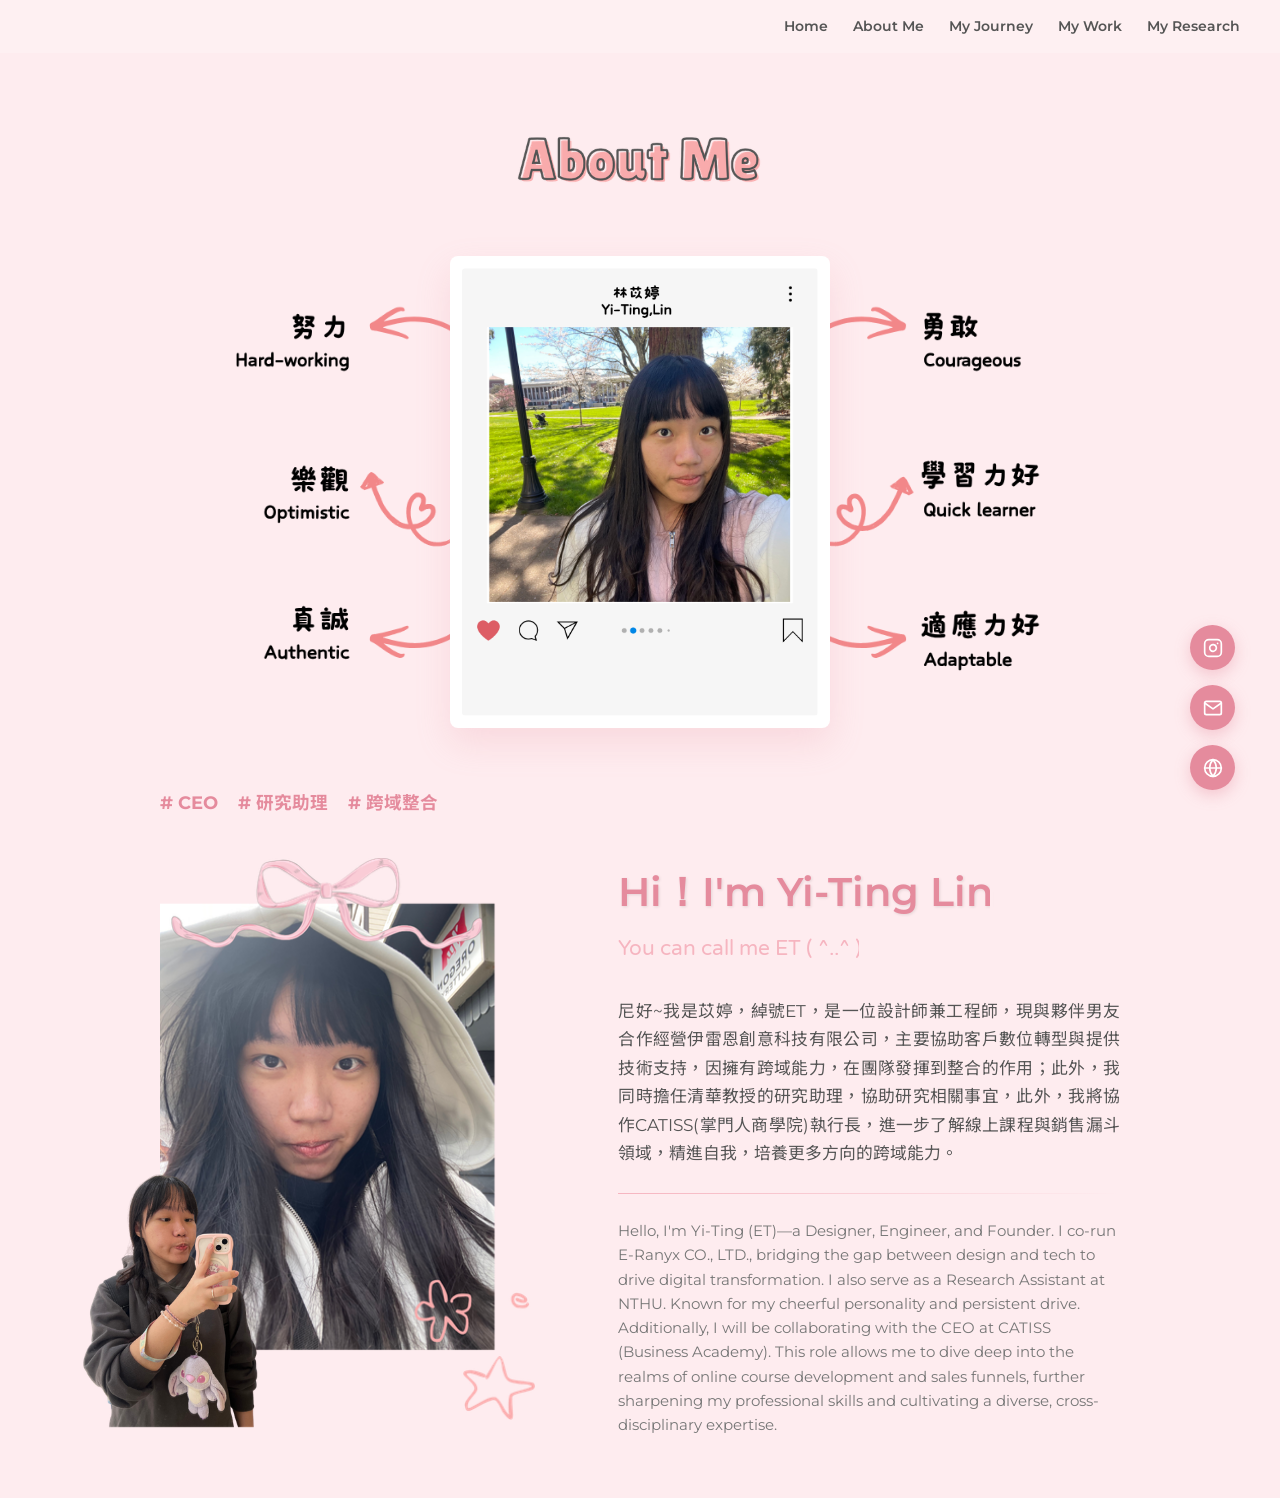
==== aboutme.html @ 5af1057d "修改:首頁與journey頁面" ====
<!DOCTYPE html>
<html lang="zh-Hant">
<head>
    <meta charset="UTF-8">
    <meta name="viewport" content="width=1024">
    <title>About ET</title>
    <link href="https://fonts.googleapis.com/css2?family=Montserrat:wght@600;700&family=Noto+Sans+TC:wght@300;400;700&family=Varela+Round&display=swap" rel="stylesheet">
    <link rel="stylesheet" href="style.css">
    <link rel="stylesheet" href="aboutme_style.css">
</head>
<body>
    <header class="simple-header">
        <nav class="simple-nav">
            <a href="index.html">Home</a>
            <a href="aboutme.html">About Me</a>
            <a href="myjourney.html">My Journey</a>
            <a href="mywork.html">My Work</a>
            <a href="myresearch.html">My Research</a>
            
        </nav>
    </header>



    <main class="container">
        <div class="header-title animate-title">
            <img src="img/about-me-title.png" alt="About Me">
        </div>

        <div class="visual-section">
            <div class="personality-tags animate-tags">
                <img src="img/personality-labels.png" alt="性格標籤">
            </div>
            <div class="ig-card">
                <img src="img/ig-profile-card.png" alt="ET's IG Card">
            </div>
        </div>

        <div class="hashtags">
            <span># CEO</span>
            <span># 研究助理</span>
            <span># 跨域整合</span>
        </div>

        <div class="bio-wrapper">
            <div class="bio-images">
                <img src="img/profile-hat.png" alt="Yi-Ting" class="img-main">
                <img src="img/profile-mirror.png" alt="Selfie" class="img-sub">
            </div>

            <div class="bio-info">
                <h1 class="name-title">Hi！I'm Yi-Ting Lin</h1>
                <p class="nickname">You can call me ET ( ^..^ )</p>
                
                <div class="text-content-zh">
                    尼好~我是苡婷，綽號ET，是一位設計師兼工程師，現與夥伴男友合作經營伊雷恩創意科技有限公司，主要協助客戶數位轉型與提供技術支持，因擁有跨域能力，在團隊發揮到整合的作用；此外，我同時擔任清華教授的研究助理，協助研究相關事宜，此外，我將協作CATISS(掌門人商學院)執行長，進一步了解線上課程與銷售漏斗領域，精進自我，培養更多方向的跨域能力。
                </div>

                <div class="divider"></div>

                <div class="text-content-en">
                    Hello, I'm Yi-Ting (ET)—a Designer, Engineer, and Founder. I co-run E-Ranyx CO., LTD., bridging the gap between design and tech to drive digital transformation. I also serve as a Research Assistant at NTHU. Known for my cheerful personality and persistent drive. Additionally, I will be collaborating with the CEO at CATISS (Business Academy). This role allows me to dive deep into the realms of online course development and sales funnels, further sharpening my professional skills and cultivating a diverse, cross-disciplinary expertise.
                </div>
            </div>
        </div>
    </main>

    <!-- 右下角漂浮社群連結 -->
    <div class="social-floating">
        <a href="https://www.instagram.com/et_shamon0.0/" target="_blank" title="Instagram">
            <svg xmlns="http://www.w3.org/2000/svg" viewBox="0 0 24 24" fill="none" stroke="currentColor" stroke-width="2" stroke-linecap="round" stroke-linejoin="round"><rect x="2" y="2" width="20" height="20" rx="5" ry="5"></rect><path d="M16 11.37A4 4 0 1 1 12.63 8 4 4 0 0 1 16 11.37z"></path><line x1="17.5" y1="6.5" x2="17.51" y2="6.5"></line></svg>
        </a>
        <a href="mailto:etnyh0407@gmail.com" title="Email">
            <svg xmlns="http://www.w3.org/2000/svg" viewBox="0 0 24 24" fill="none" stroke="currentColor" stroke-width="2" stroke-linecap="round" stroke-linejoin="round"><path d="M4 4h16c1.1 0 2 .9 2 2v12c0 1.1-.9 2-2 2H4c-1.1 0-2-.9-2-2V6c0-1.1.9-2 2-2z"></path><polyline points="22,6 12,13 2,6"></polyline></svg>
        </a>
        <a href="https://eranyx.url.tw/" target="_blank" title="Company Website">
            <svg xmlns="http://www.w3.org/2000/svg" viewBox="0 0 24 24" fill="none" stroke="currentColor" stroke-width="2" stroke-linecap="round" stroke-linejoin="round"><circle cx="12" cy="12" r="10"></circle><line x1="2" y1="12" x2="22" y2="12"></line><path d="M12 2a15.3 15.3 0 0 1 4 10 15.3 15.3 0 0 1-4 10 15.3 15.3 0 0 1-4-10 15.3 15.3 0 0 1 4-10z"></path></svg>
        </a>
    </div>

</body>
</html>
---- style.css ----
/* 引入新的可愛字體 (Varela Round 圓圓的很親切) */
@import url('https://fonts.googleapis.com/css2?family=Varela+Round&display=swap');
/* =========================================
   CSS 基礎設定 & 全域變數
   ========================================= */
:root {
    /* 定義你的品牌粉色調 */
    --bg-color-hero: #F9CAD2;    /* 頂部 GIF 背景區 (Section 1) */
    --bg-color-about: #FEF0F2;   /* About Me 區 (Section 2) */
    --bg-color-footer: #fbc5c6;  /* Nice to meet you 區 (Section 3) */
    --text-main: #666666;        /* 主要文字顏色 */
    --text-heading: #FFFFFF;     /* 大標題文字顏色 */
    --border-btn: #D6D6D6;       /* 按鈕邊框顏色 */
    --bg-btn: #FFFFFF;           /* 按鈕背景顏色 */
}

* { margin: 0; padding: 0; box-sizing: border-box; }

body {
    font-family: 'Montserrat', 'Noto Sans TC', sans-serif;
    color: var(--text-main);
    line-height: 1.8;
    background-color: #FFFFFF;
    -webkit-font-smoothing: antialiased; /* 文字邊緣優化 */
    display: flex;
    flex-direction: column;
    min-height: 100vh; /* 確保網頁總高度至少等於螢幕的高度 */
}

h1, h2 { font-weight: 600; text-shadow: 1px 1px 3px rgba(0,0,0,0.1); }
p { font-size: 1rem; }
a { text-decoration: none; color: inherit; transition: 0.3s; }

/* 通用區塊樣式 */
section { display: flex; flex-direction: column; align-items: center; justify-content: center; width: 100%; position: relative; overflow: hidden; }

/* =========================================
   導覽列 (Header)
   ========================================= */
.simple-header {
    background-color: var(--bg-color-about); /* 品牌粉色背景 */
    padding: 15px 40px;
    display: flex;
    justify-content: flex-end; /* 讓導航按鈕靠右排列 */
    align-items: center;
    width: 100%;
}
.simple-nav {
    display: flex;
    gap: 25px; /* 按鈕之間的間距 */
}
.simple-nav a {
    font-family: 'Montserrat', 'Noto Sans TC', sans-serif; /* 強制導航列使用此字體 */
    font-size: 0.85rem; /* 字體稍微縮小 */
    font-weight: 600;
    transition: color 0.3s ease;
}
.simple-nav a:hover {
    color: #fbc5c6; /* 滑鼠移過去變白色 */
}

/* =========================================
   手機版專屬放大設定 (針對觸控螢幕/手機裝置)
   ========================================= */
@media (max-device-width: 896px), (pointer: coarse) {
    .simple-header {
        padding: 40px 50px; /* 再次加大上下間距，配合更大的字體 */
    }
    .simple-nav {
        gap: 45px; /* 加大按鈕之間的距離，避免太擁擠 */
    }
    .simple-nav a {
        font-size: 1.2rem;
    }
}

/* =========================================
   Section 1: Hero (GIF背景 + 導覽按鈕)
   ========================================= */
   #hero {
    min-height: 600px; /* 改用固定像素，避免手機縮小畫面時因 100vh 顯得太長 */
    display: flex;
    flex-direction: column;
    justify-content: center; /* 讓內容垂直居中，解決「太上面」的問題 */
    padding-top: 60px;       /* 增加頂部間距，讓裝飾元素有呼吸空間 */
    background-color: var(--bg-color-hero);
}

/* 1.1 背景的 GIF  */
.hero-gif-bg {
    position: absolute;
    top: 0; left: 0; width: 100%; height: 100%;
    background-image: url('img/hero-background.gif'); 
    background-size: cover;
    background-position: center;
    opacity: 0.8; /* 調整 GIF 的透明度，不搶走文字風采 */
    z-index: 1;
}


/* 1.3 Hero 區的內容容器 (確保文字和按鈕居中) */
.hero-content {
    position: relative;
    z-index: 3; /* 放在所有背景之上 */
    text-align: center;
    width: 100%;
    max-width: 800px;
    display: flex;
    flex-direction: column;
    align-items: center;
}

/* 大標題 ET's Portfolio (需替換為 PNG 圖片，或用純文字加 CSS 設定) */
.hero-title {
    margin-bottom: 50px;
    /* 建議在 Canva 匯出「ET's Portfolio」文字圖片 (透明PNG)，保留陰影 */
    background-image: url('img/ets-portfolio-text.png');
    background-size: contain;
    background-repeat: no-repeat;
    background-position: center;
    width: 100%;
    height: 150px; /* 根據圖片比例調整 */
    text-indent: -9999px; /* 隱藏文字，但 Google 搜得到 */
}

/* 按鈕容器 */
.nav-buttons {
    display: flex;
    justify-content: center;
    flex-wrap: nowrap; /* 小螢幕自動換行 */
    gap: 15px; /* 按鈕間距 */
    width: 100%;
}

/* 按鈕基本樣式：呼應附圖的圓角與陰影 */
.nav-btn {
    background-color: var(--bg-btn);
    color: var(--text-main);
    padding: 12px 25px;
    border-radius: 25px;
    border: 1px solid var(--border-btn);
    font-size: 0.9rem;
    font-weight: 600;
    font-family: 'Varela Round', 'Noto Sans TC', sans-serif; 
    cursor: pointer;
    box-shadow: 0 7px 5px rgba(0,0,0,0.05); /* 輕微陰影 */
    display: flex;
    align-items: center;
    gap: 8px; /* 文字與符號間距 */
    white-space: nowrap; /* 確保文字不換行 */
}

/* 按鈕 Hover 效果：增加一點點愛笑的活力 */
.nav-btn:hover {
    transform: translateY(-2px); /* 輕微上浮 */
    box-shadow: 0 6px 12px rgba(249, 202, 210, 0.3); /* 粉色光暈 */
    border-color: #f6b5c0;
}

/* 按鈕內的符號樣式 (使用純文字或 SVG 圖示) */
.btn-icon { font-size: 1rem; color: var(--border-btn); }

/* =========================================
   Section 2: About Me (內文 + 信封圖片背景)
   ========================================= */
#about-me {
    padding: 100px 40px;
    background-color: var(--bg-color-about);
    /* 圖片來源：需替換為該區塊淡粉色圖片路徑 */
    background-image: url('img/about-me-bg.png');
    background-size: cover;
    background-position: center;
    flex-grow: 1; /* 讓中間這塊自動長高去填補空白，把 Footer 剛好推到螢幕最底端 */
}

.about-content {
    display: flex;
    flex-direction: column; /* 讓子元素（信封和文字）由上而下排列 */
    align-items: center;    /* 讓內容整體居中 */
    max-width: 800px;
    margin: auto;
}

/* 內文文字 (全面保留可選取的純文字) */
.about-text {
    flex: 1; /* 佔滿剩餘空間 */
    color: var(--text-main);
    text-align: left;
    padding-right: 30px; /* 給信封圖示一點空間 */
    font-size: 1rem;
    font-weight: 300;
}

/* 2.1 信封圖示調整：改為在文字上方 */
.about-envelope {
    width: 150px; 
    height: 120px; 
    margin: 0 auto 20px auto; /* 0 auto 讓它水平居中，20px 是與下方文字的間距 */
    background-image: url('img/envelope-with-paper.png');
    background-size: contain;
    background-repeat: no-repeat;
    background-position: center; /* 圖片在容器內居中 */
    
    /* 取消原本的浮動設定 */
    float: none; 
}
/* 2.2 About Me 文字可愛化 */
.about-text p {
    font-family: 'Varela Round', 'Noto Sans TC', sans-serif; /* 套用圓潤字體 */
    font-size: 1.1rem;
    color: #555;
    margin-bottom: 15px;
}

/* =========================================
   Section 3: Nice to Meet You (愛心圖片背景)
   ========================================= */
#nice-to-meet {
    padding: 100px 40px;
    background-color: var(--bg-color-footer);
    /* 圖片來源：需替換為底部區塊背景圖片路徑 */
    background-image: url('img/footer-background.png');
    background-size: cover;
    background-position: center;
    color: var(--text-heading);
    text-align: center;
}

/* 大標題 "Nice to meet you" */
#nice-to-meet h2 {
    font-size: 2.5rem;
    letter-spacing: 1px;
    margin-bottom: 100px;
    position: relative;
    z-index: 2; /* 放在愛心上層 */
}

/* 3.1 愛心圖示  */
.footer-heart {
    width: 250px;
    height: 200px;
    position: absolute;
    top: 50%; left: 50%;
    transform: translate(-50%, -50%); /* 絕對居中 */
    z-index: 1;
    opacity: 0.7; /* 調整愛心的透明度 */
    /* 圖片來源：需替換為透明 PNG 愛心路徑 */
    background-image: url('img/heart-decorations.png');
    background-size: contain;
    background-repeat: no-repeat;
    background-position: center;
}
/* 3.2 Nice to meet you 圖片設定 */
.nice-to-meet-img {
    width: 100%;
    max-width: 600px; /* 根據圖片寬度調整 */
    height: 200px;    /* 根據圖片高度調整 */
    background-image: url('img/nice-to-meet-text.png'); /* 替換為你的圖片路徑 */
    background-size: contain;
    background-repeat: no-repeat;
    background-position: center;
    position: relative;
    z-index: 5; /* 確保在愛心上面 */
    margin: 0 auto;
}
/* =========================================
   Footer (Email 聯絡資訊)
   ========================================= */
footer {
    padding: 20px 40px;
    background-color: var(--bg-color-footer);
    color: var(--text-main);
    text-align: center;
    font-size: 0.8rem;
    font-weight: 300;
}

/* =========================================
   右下角漂浮社群連結 (Social Floating Links)
   ========================================= */
.social-floating {
    position: fixed;
    right: 45px;
    bottom: 110px; /* 高度預留空間，避免擋到回到頂部按鈕 */
    display: flex;
    flex-direction: column;
    gap: 15px;
    z-index: 998;
}

.social-floating a {
    width: 45px;
    height: 45px;
    border-radius: 50%;
    background-color: #E58B9D; /* 品牌粉色 */
    color: white;
    display: flex;
    align-items: center;
    justify-content: center;
    text-decoration: none;
    box-shadow: 0 5px 15px rgba(229, 139, 157, 0.4);
    transition: all 0.3s ease;
}

.social-floating a:hover {
    transform: scale(1.1) translateY(-3px); /* 移入時放大並稍微上浮 */
    background-color: #d17586;
}

.social-floating svg {
    width: 20px;
    height: 20px;
}
---- aboutme_style.css ----
:root {
    --main-pink: #E58B9D;
    --light-pink: #FEECEF;
    --text-color: #555555;
    --accent-pink: #F6B5C0;
}

* { margin: 0; padding: 0; box-sizing: border-box; }

body {
    font-family: 'Montserrat', 'Noto Sans TC', sans-serif;
    background-color: var(--light-pink);
    color: var(--text-color);
    line-height: 1.7;
}



.container {
    max-width: 1000px;
    margin: 0 auto;
    padding: 60px 20px;
    display: flex;
    flex-direction: column;
    align-items: center;
    flex-grow: 1;            /* 自動填滿扣除 header 後剩下的螢幕高度 */
    justify-content: center; /* 讓裡面的所有內容垂直置中，達成上下均勻留白 */
}

/* 標題圖片 */
.header-title img {
    max-width: 280px;
    margin-bottom: 40px;
}

/* --- 上半部：IG 視覺區 --- */
.visual-section {
    position: relative;
    width: 100%;
    max-width: 650px;
    display: flex;
    justify-content: center;
    align-items: center;
    margin-bottom: 60px;
}

/* 周圍的手寫標籤圖 (匯出的 PNG) */
.personality-tags {
    position: absolute;
    width: 130%; /* 稍微寬過 IG 卡片 */
    z-index: 1;
}
.personality-tags img { width: 100%; height: auto; }

/* IG 卡片本體 */
.ig-card {
    position: relative;
    z-index: 2;
    width: 85%;
    max-width: 380px;
    background: #fff;
    padding: 12px;
    box-shadow: 0 15px 35px rgba(229, 139, 157, 0.2);
    border-radius: 8px;
}
.ig-card img { width: 100%; display: block; border-radius: 4px; }

/* --- 中間身分標籤 --- */
.hashtags {
    width: 100%;
    display: flex;
    gap: 20px;
    font-weight: 700;
    color: var(--main-pink);
    font-size: 1.1rem;
    margin-bottom: 40px;
}

/* --- 下半部：自傳內容 --- */
.bio-wrapper {
    display: flex;
    gap: 40px;
    align-items: flex-start;
    width: 100%;
}

/* 左側照片疊加區 */
.bio-images {
    flex: 1;
    position: relative;
    min-height: 500px;
}
.img-main {
    width: 90%;
    border-radius: 15px;
    position: relative;
    z-index: 2;
}
.img-sub {
    width: 45%;
    position: absolute;
    bottom: 0;
    left: -80px;
    z-index: 3;
}

/* 右側文字區 */
.bio-info {
    flex: 1.2;
}
.name-title {
    font-family: 'Montserrat', sans-serif;
    color: var(--main-pink);
    font-size: 2.5rem;
    margin-bottom: 5px;
    position: relative;
    width: max-content;
}
.name-title::after {
    content: '';
    position: absolute;
    top: 0;
    right: 0;
    width: 100%;
    height: 100%;
    background-color: var(--light-pink); /* 使用背景色遮擋 */
    border-left: 3px solid transparent; /* 游標 */
    /* 打字動畫1.5秒完成 (約19個字元)，游標閃爍2次後消失 */
    animation: typing-uncover 1.5s steps(19, end) forwards, blink-cursor-main 0.75s step-end 2 forwards;
}
.nickname {
    color: var(--accent-pink);
    font-size: 1.3rem;
    font-family: 'Varela Round', sans-serif;
    margin-bottom: 30px;
    position: relative;
    width: max-content;
}
.nickname::after {
    content: '';
    position: absolute;
    top: 0;
    right: 0;
    width: 100%;
    height: 100%;
    background-color: var(--light-pink);
    border-left: 3px solid transparent;
    /* 等第一行打完(延遲1.5秒)才開始打字 (約27個字元)，游標持續閃爍 */
    animation: typing-uncover 1.5s steps(27, end) forwards 1.5s, blink-cursor-accent 0.75s step-end infinite 1.5s;
}
.text-content-zh {
    font-size: 1.05rem;
    margin-bottom: 25px;
    text-align: justify;
}

.divider {
    width: 100%;
    height: 1px;
    background: linear-gradient(to right, var(--accent-pink), transparent);
    margin-bottom: 25px;
}

.text-content-en {
    font-size: 0.95rem;
    color: #777;
    line-height: 1.6;
}
/* =========================================
   動畫效果 (Animations)
   ========================================= */
   @keyframes fadeSlideDown {
    from { opacity: 0; transform: translateY(-30px); }
    to { opacity: 1; transform: translateY(0); }
}

@keyframes popIn {
    0% { opacity: 0; transform: scale(0.8); }
    70% { opacity: 1; transform: scale(1.05); }
    100% { opacity: 1; transform: scale(1); }
}

.animate-title {
    animation: fadeSlideDown 0.8s ease-out forwards;
}

.animate-tags {
    animation: popIn 0.8s ease-out forwards;
    animation-delay: 0.3s; /* 讓標籤比標題晚一點點出現 */
    opacity: 0; /* 初始隱藏，避免動畫前閃爍 */
}

/* =========================================
   打字機動畫定義
   ========================================= */
@keyframes typing-uncover {
    from { width: 100%; }
    to { width: 0%; } /* 遮罩縮小到 0，完全露出文字 */
}

@keyframes blink-cursor-main {
    0%, 49% { border-left-color: var(--main-pink); }
    50%, 100% { border-left-color: transparent; }
}

@keyframes blink-cursor-accent {
    0%, 49% { border-left-color: var(--accent-pink); }
    50%, 100% { border-left-color: transparent; }
}
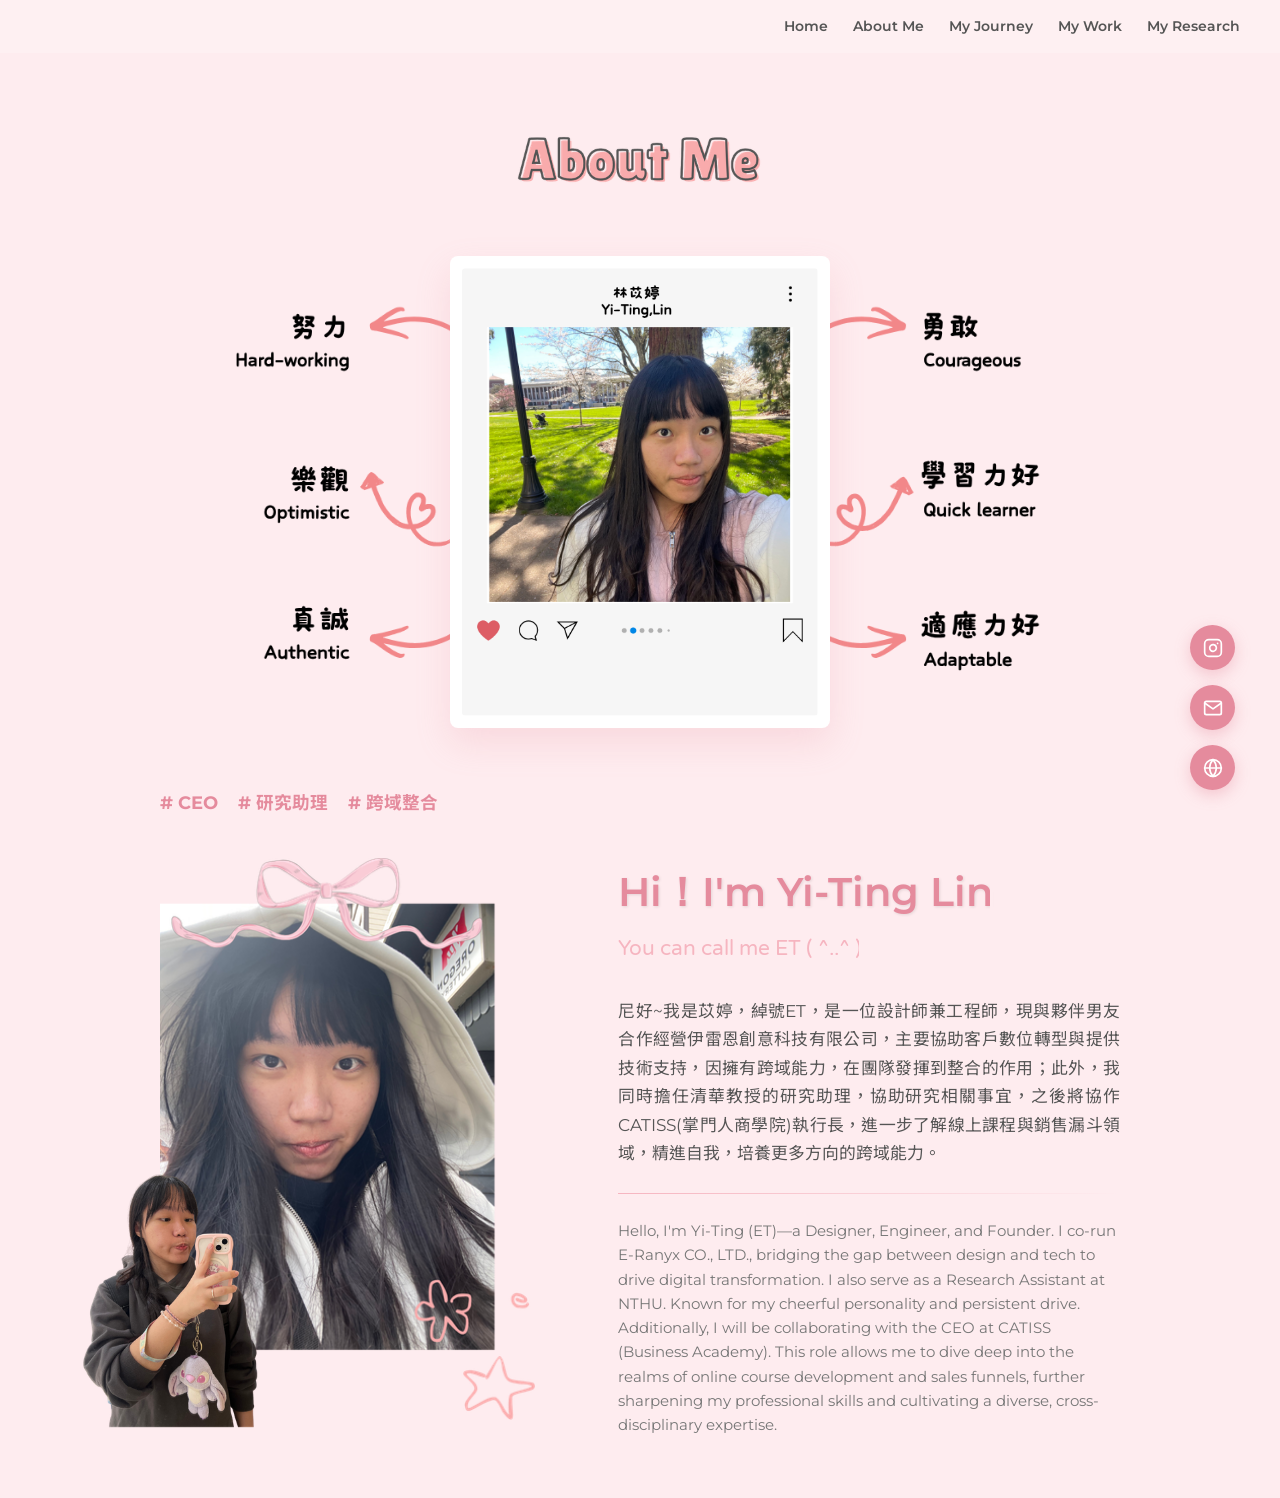
==== commit e5a99e20: "Revise introduction text in aboutme.html Updated the text content in the aboutme.html file to improv" ====
--- a/aboutme.html
+++ b/aboutme.html
@@ -53,7 +53,7 @@
                 <p class="nickname">You can call me ET ( ^..^ )</p>
                 
                 <div class="text-content-zh">
-                    尼好~我是苡婷，綽號ET，是一位設計師兼工程師，現與夥伴男友合作經營伊雷恩創意科技有限公司，主要協助客戶數位轉型與提供技術支持，因擁有跨域能力，在團隊發揮到整合的作用；此外，我同時擔任清華教授的研究助理，協助研究相關事宜，此外，我將協作CATISS(掌門人商學院)執行長，進一步了解線上課程與銷售漏斗領域，精進自我，培養更多方向的跨域能力。
+                    尼好~我是苡婷，綽號ET，是一位設計師兼工程師，現與夥伴男友合作經營伊雷恩創意科技有限公司，主要協助客戶數位轉型與提供技術支持，因擁有跨域能力，在團隊發揮到整合的作用；此外，我同時擔任清華教授的研究助理，協助研究相關事宜，之後將協作CATISS(掌門人商學院)執行長，進一步了解線上課程與銷售漏斗領域，精進自我，培養更多方向的跨域能力。
                 </div>
 
                 <div class="divider"></div>
@@ -79,4 +79,4 @@
     </div>
 
 </body>
-</html>+</html>
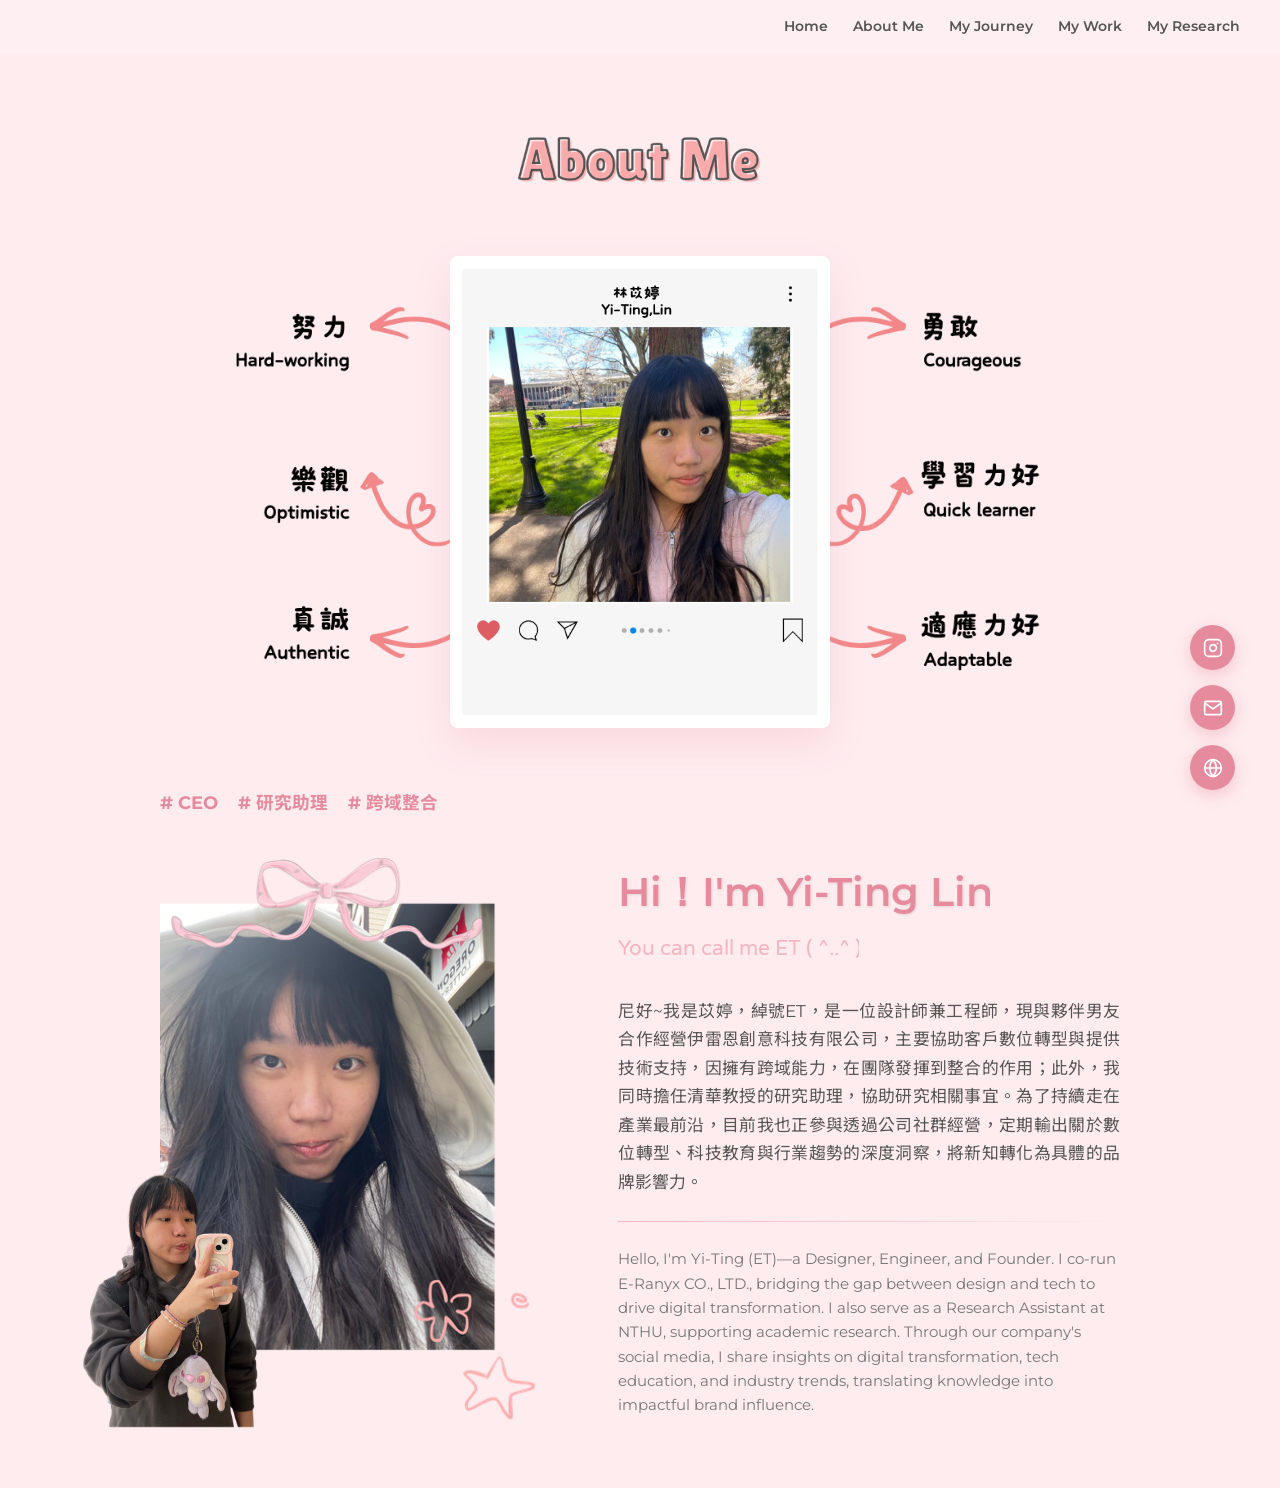
==== commit 920a6971: "修改:自我介紹和經歷" ====
--- a/aboutme.html
+++ b/aboutme.html
@@ -53,13 +53,13 @@
                 <p class="nickname">You can call me ET ( ^..^ )</p>
                 
                 <div class="text-content-zh">
-                    尼好~我是苡婷，綽號ET，是一位設計師兼工程師，現與夥伴男友合作經營伊雷恩創意科技有限公司，主要協助客戶數位轉型與提供技術支持，因擁有跨域能力，在團隊發揮到整合的作用；此外，我同時擔任清華教授的研究助理，協助研究相關事宜，之後將協作CATISS(掌門人商學院)執行長，進一步了解線上課程與銷售漏斗領域，精進自我，培養更多方向的跨域能力。
+                    尼好~我是苡婷，綽號ET，是一位設計師兼工程師，現與夥伴男友合作經營伊雷恩創意科技有限公司，主要協助客戶數位轉型與提供技術支持，因擁有跨域能力，在團隊發揮到整合的作用；此外，我同時擔任清華教授的研究助理，協助研究相關事宜。為了持續走在產業最前沿，目前我也正參與透過公司社群經營，定期輸出關於數位轉型、科技教育與行業趨勢的深度洞察，將新知轉化為具體的品牌影響力。
                 </div>
 
                 <div class="divider"></div>
 
                 <div class="text-content-en">
-                    Hello, I'm Yi-Ting (ET)—a Designer, Engineer, and Founder. I co-run E-Ranyx CO., LTD., bridging the gap between design and tech to drive digital transformation. I also serve as a Research Assistant at NTHU. Known for my cheerful personality and persistent drive. Additionally, I will be collaborating with the CEO at CATISS (Business Academy). This role allows me to dive deep into the realms of online course development and sales funnels, further sharpening my professional skills and cultivating a diverse, cross-disciplinary expertise.
+                    Hello, I'm Yi-Ting (ET)—a Designer, Engineer, and Founder. I co-run E-Ranyx CO., LTD., bridging the gap between design and tech to drive digital transformation. I also serve as a Research Assistant at NTHU, supporting academic research. Through our company's social media, I share insights on digital transformation, tech education, and industry trends, translating knowledge into impactful brand influence.
                 </div>
             </div>
         </div>
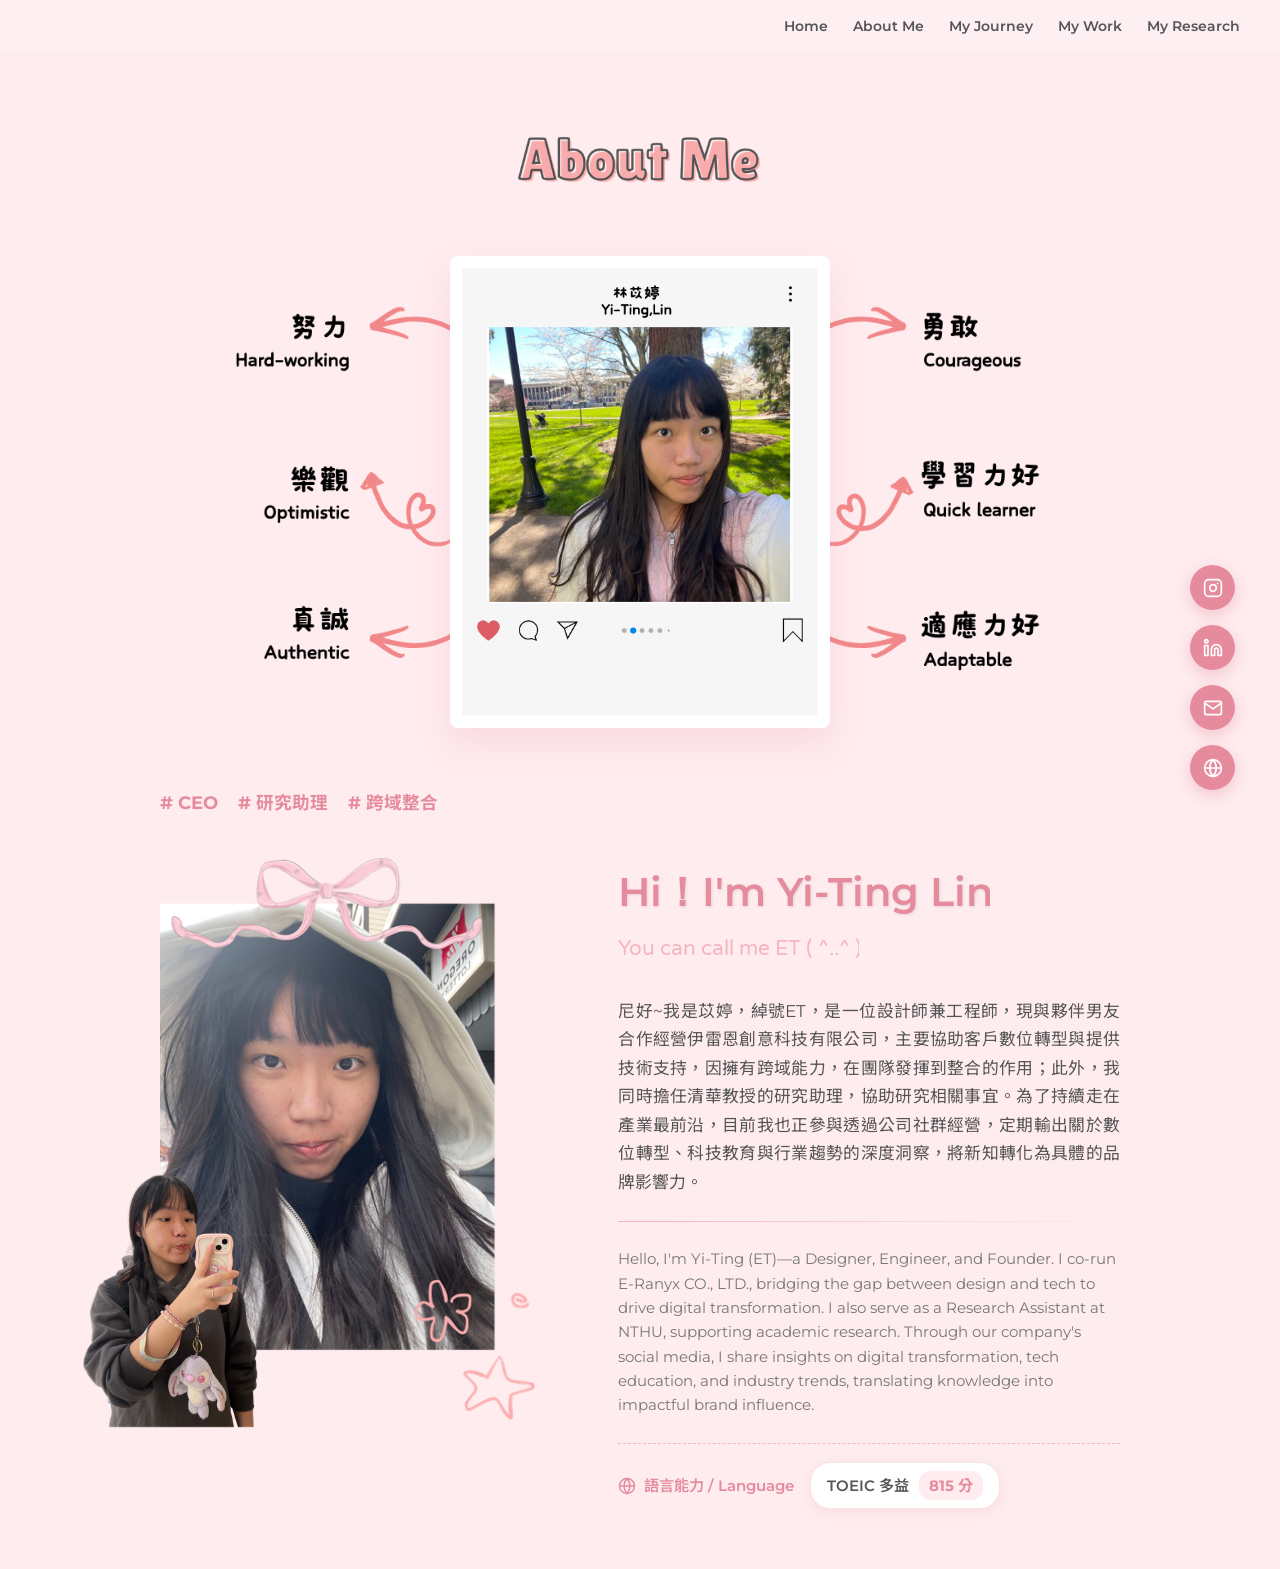
==== commit 09d51628: "增加領英、參展經歷與多益成績" ====
--- a/aboutme.html
+++ b/aboutme.html
@@ -61,19 +61,36 @@
                 <div class="text-content-en">
                     Hello, I'm Yi-Ting (ET)—a Designer, Engineer, and Founder. I co-run E-Ranyx CO., LTD., bridging the gap between design and tech to drive digital transformation. I also serve as a Research Assistant at NTHU, supporting academic research. Through our company's social media, I share insights on digital transformation, tech education, and industry trends, translating knowledge into impactful brand influence.
                 </div>
+
+                <!-- 語言能力區塊 -->
+                <div class="language-section">
+                    <div class="lang-heading">
+                        <svg class="lang-icon" xmlns="http://www.w3.org/2000/svg" viewBox="0 0 24 24" fill="none" stroke="currentColor" stroke-width="2" stroke-linecap="round" stroke-linejoin="round"><circle cx="12" cy="12" r="10"></circle><line x1="2" y1="12" x2="22" y2="12"></line><path d="M12 2a15.3 15.3 0 0 1 4 10 15.3 15.3 0 0 1-4 10 15.3 15.3 0 0 1-4-10 15.3 15.3 0 0 1 4-10z"></path></svg>
+                        <span>語言能力 / Language</span>
+                    </div>
+                    <div class="lang-list">
+                        <div class="lang-badge">
+                            <span class="lang-name">TOEIC 多益</span>
+                            <span class="lang-score">815 分</span>
+                        </div>
+                    </div>
+                </div>
             </div>
         </div>
     </main>
 
     <!-- 右下角漂浮社群連結 -->
     <div class="social-floating">
-        <a href="https://www.instagram.com/et_shamon0.0/" target="_blank" title="Instagram">
+        <a href="https://www.instagram.com/eranyx.tw/" target="_blank" title="Instagram">
             <svg xmlns="http://www.w3.org/2000/svg" viewBox="0 0 24 24" fill="none" stroke="currentColor" stroke-width="2" stroke-linecap="round" stroke-linejoin="round"><rect x="2" y="2" width="20" height="20" rx="5" ry="5"></rect><path d="M16 11.37A4 4 0 1 1 12.63 8 4 4 0 0 1 16 11.37z"></path><line x1="17.5" y1="6.5" x2="17.51" y2="6.5"></line></svg>
+        </a>
+        <a href="https://www.linkedin.com/in/et-lin-b3ab67382/" target="_blank" title="LinkedIn">
+            <svg xmlns="http://www.w3.org/2000/svg" viewBox="0 0 24 24" fill="none" stroke="currentColor" stroke-width="2" stroke-linecap="round" stroke-linejoin="round"><path d="M16 8a6 6 0 0 1 6 6v7h-4v-7a2 2 0 0 0-2-2 2 2 0 0 0-2 2v7h-4v-7a6 6 0 0 1 6-6z"></path><rect x="2" y="9" width="4" height="12"></rect><circle cx="4" cy="4" r="2"></circle></svg>
         </a>
         <a href="mailto:etnyh0407@gmail.com" title="Email">
             <svg xmlns="http://www.w3.org/2000/svg" viewBox="0 0 24 24" fill="none" stroke="currentColor" stroke-width="2" stroke-linecap="round" stroke-linejoin="round"><path d="M4 4h16c1.1 0 2 .9 2 2v12c0 1.1-.9 2-2 2H4c-1.1 0-2-.9-2-2V6c0-1.1.9-2 2-2z"></path><polyline points="22,6 12,13 2,6"></polyline></svg>
         </a>
-        <a href="https://eranyx.url.tw/" target="_blank" title="Company Website">
+        <a href="https://eranyx.com/" target="_blank" title="Company Website">
             <svg xmlns="http://www.w3.org/2000/svg" viewBox="0 0 24 24" fill="none" stroke="currentColor" stroke-width="2" stroke-linecap="round" stroke-linejoin="round"><circle cx="12" cy="12" r="10"></circle><line x1="2" y1="12" x2="22" y2="12"></line><path d="M12 2a15.3 15.3 0 0 1 4 10 15.3 15.3 0 0 1-4 10 15.3 15.3 0 0 1-4-10 15.3 15.3 0 0 1 4-10z"></path></svg>
         </a>
     </div>
--- a/aboutme_style.css
+++ b/aboutme_style.css
@@ -167,6 +167,79 @@
     color: #777;
     line-height: 1.6;
 }
+
+/* =========================================
+   語言能力 (Language Section)
+   ========================================= */
+.language-section {
+    margin-top: 25px;
+    padding-top: 18px;
+    border-top: 1px dashed var(--accent-pink);
+    display: flex;
+    align-items: center;
+    gap: 16px;
+    flex-wrap: wrap;
+}
+
+.lang-heading {
+    font-size: 1rem;
+    font-weight: 700;
+    color: var(--main-pink);
+    display: flex;
+    align-items: center;
+    gap: 8px;
+    margin-bottom: 0;
+}
+
+.lang-icon {
+    width: 18px;
+    height: 18px;
+    stroke: var(--main-pink);
+}
+
+.lang-heading span {
+    font-size: 0.95rem;
+    color: var(--main-pink);
+    font-weight: 600;
+}
+
+.lang-list {
+    display: flex;
+    flex-wrap: wrap;
+    gap: 12px;
+}
+
+.lang-badge {
+    display: inline-flex;
+    align-items: center;
+    gap: 10px;
+    background: #ffffff;
+    padding: 8px 16px;
+    border-radius: 20px;
+    box-shadow: 0 4px 12px rgba(229, 139, 157, 0.15);
+    border: 1px solid rgba(229, 139, 157, 0.25);
+    transition: all 0.3s ease;
+}
+
+.lang-badge:hover {
+    transform: translateY(-2px);
+    box-shadow: 0 6px 16px rgba(229, 139, 157, 0.25);
+}
+
+.lang-name {
+    font-weight: 600;
+    color: var(--text-color);
+    font-size: 0.95rem;
+}
+
+.lang-score {
+    font-weight: 700;
+    color: var(--main-pink);
+    font-size: 0.95rem;
+    background: var(--light-pink);
+    padding: 2px 10px;
+    border-radius: 12px;
+}
 /* =========================================
    動畫效果 (Animations)
    ========================================= */
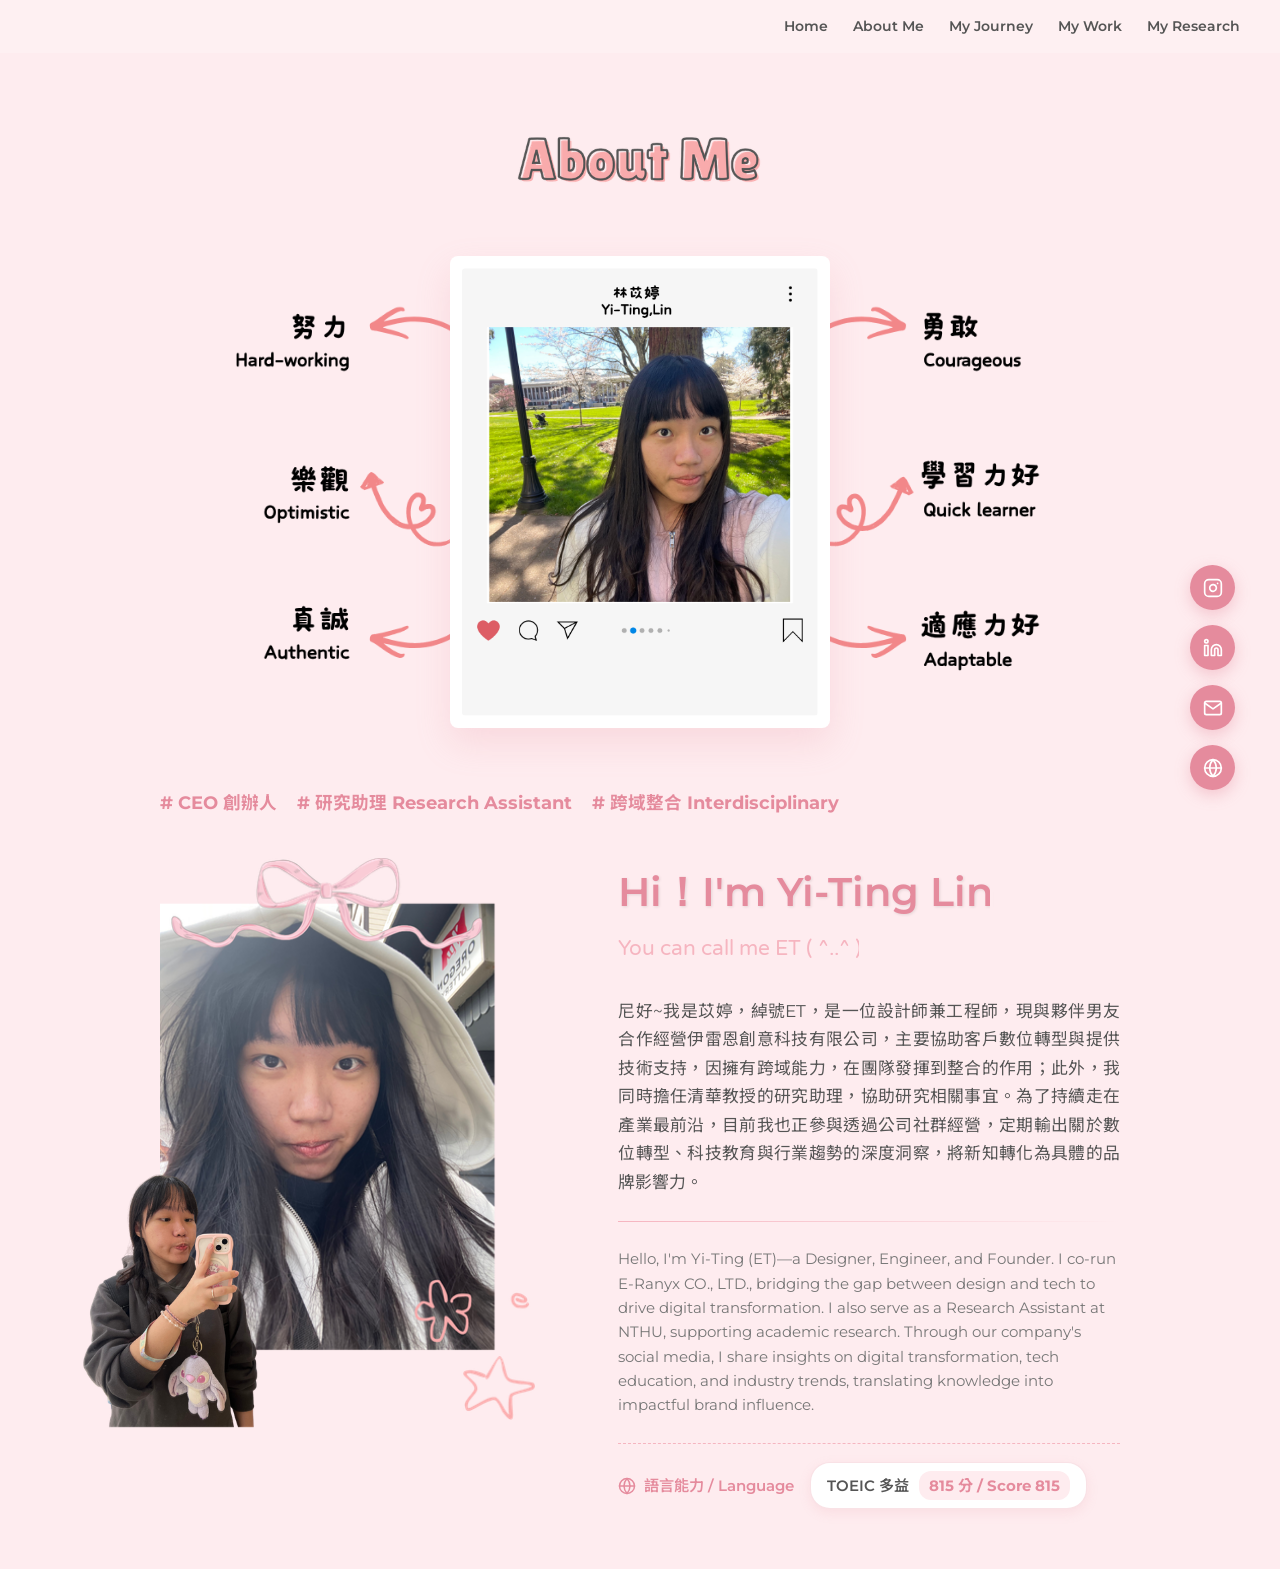
==== commit c7bf5034: "網站更新" ====
--- a/aboutme.html
+++ b/aboutme.html
@@ -37,9 +37,9 @@
         </div>
 
         <div class="hashtags">
-            <span># CEO</span>
-            <span># 研究助理</span>
-            <span># 跨域整合</span>
+            <span># CEO 創辦人</span>
+            <span># 研究助理 Research Assistant</span>
+            <span># 跨域整合 Interdisciplinary</span>
         </div>
 
         <div class="bio-wrapper">
@@ -71,7 +71,7 @@
                     <div class="lang-list">
                         <div class="lang-badge">
                             <span class="lang-name">TOEIC 多益</span>
-                            <span class="lang-score">815 分</span>
+                            <span class="lang-score">815 分 / Score 815</span>
                         </div>
                     </div>
                 </div>
@@ -87,7 +87,7 @@
         <a href="https://www.linkedin.com/in/et-lin-b3ab67382/" target="_blank" title="LinkedIn">
             <svg xmlns="http://www.w3.org/2000/svg" viewBox="0 0 24 24" fill="none" stroke="currentColor" stroke-width="2" stroke-linecap="round" stroke-linejoin="round"><path d="M16 8a6 6 0 0 1 6 6v7h-4v-7a2 2 0 0 0-2-2 2 2 0 0 0-2 2v7h-4v-7a6 6 0 0 1 6-6z"></path><rect x="2" y="9" width="4" height="12"></rect><circle cx="4" cy="4" r="2"></circle></svg>
         </a>
-        <a href="mailto:etnyh0407@gmail.com" title="Email">
+        <a href="mailto:et@eranyx.com" title="Email">
             <svg xmlns="http://www.w3.org/2000/svg" viewBox="0 0 24 24" fill="none" stroke="currentColor" stroke-width="2" stroke-linecap="round" stroke-linejoin="round"><path d="M4 4h16c1.1 0 2 .9 2 2v12c0 1.1-.9 2-2 2H4c-1.1 0-2-.9-2-2V6c0-1.1.9-2 2-2z"></path><polyline points="22,6 12,13 2,6"></polyline></svg>
         </a>
         <a href="https://eranyx.com/" target="_blank" title="Company Website">
